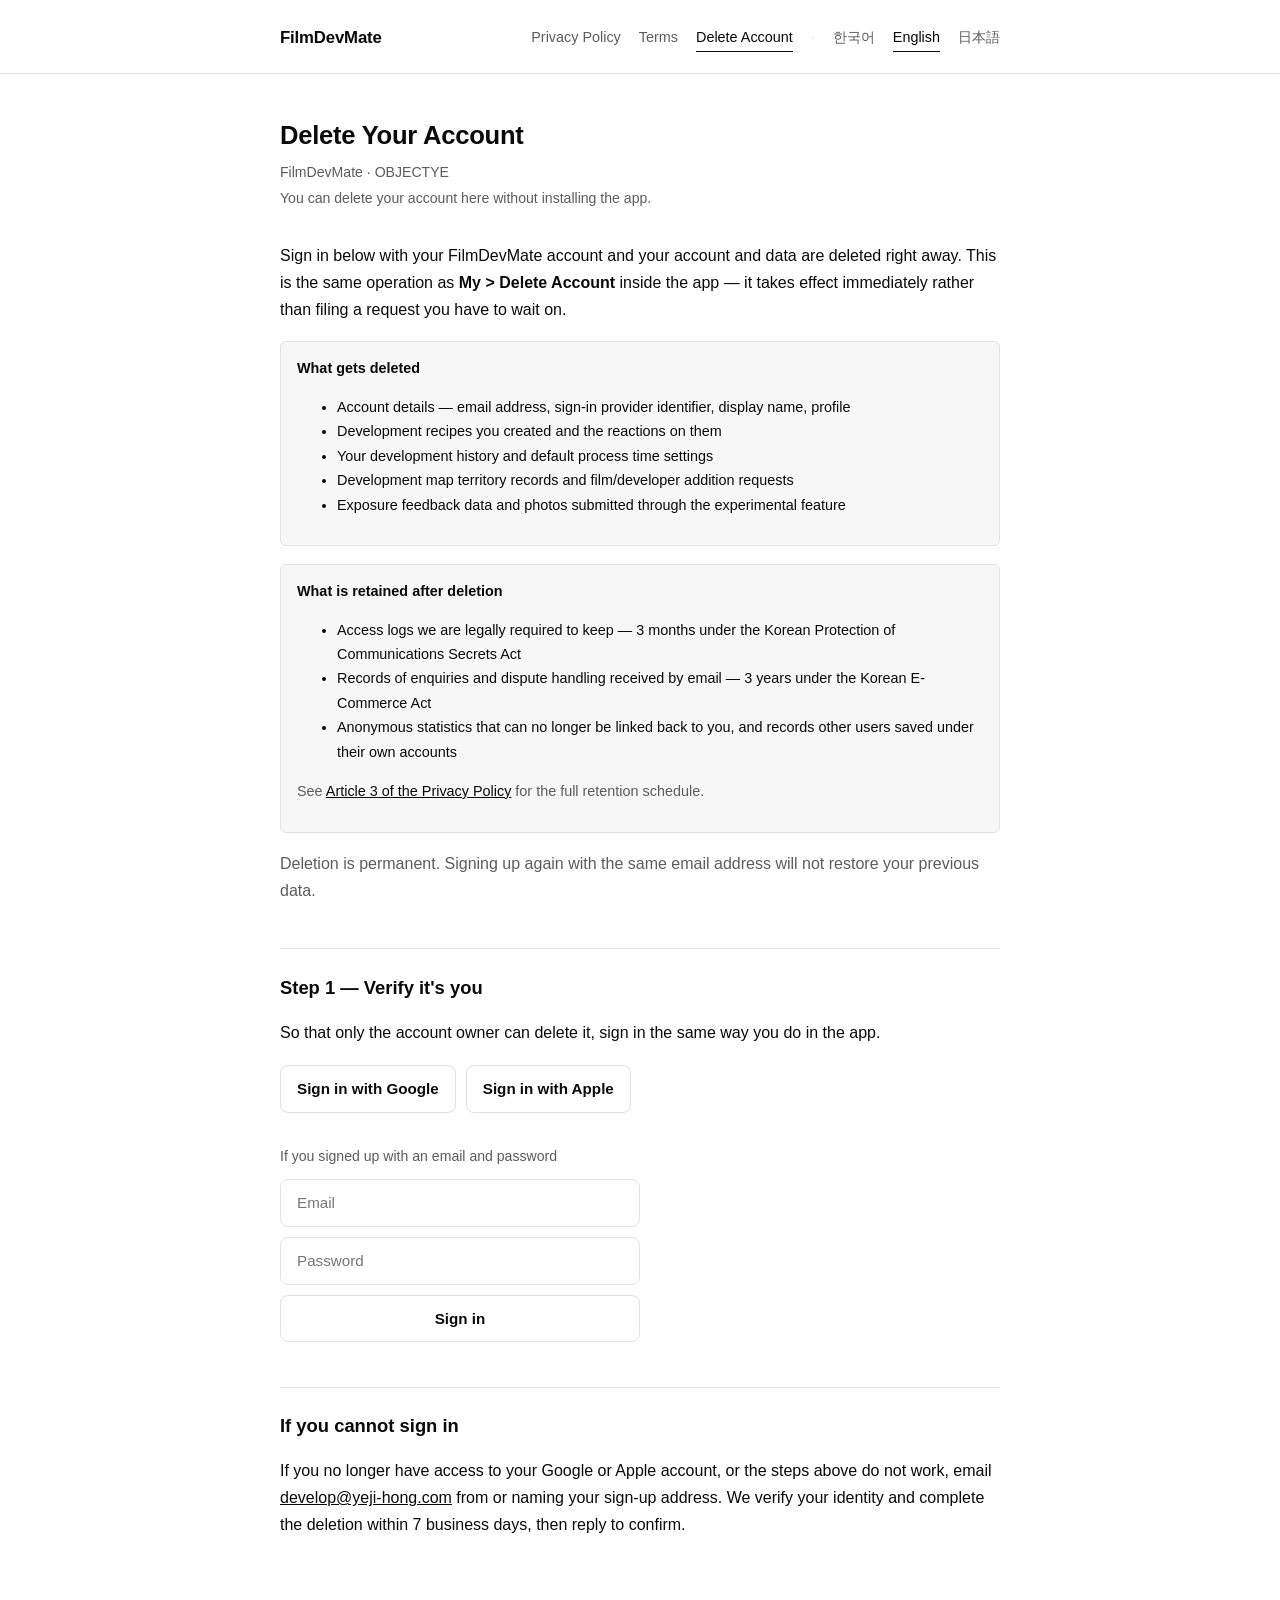
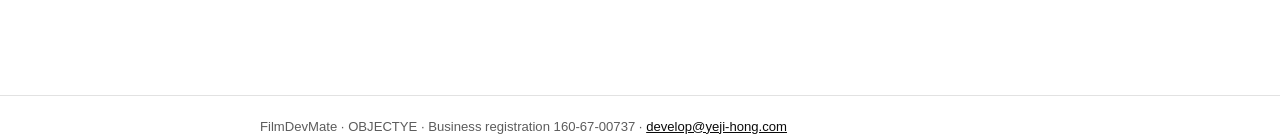
==== en/delete-account.html @ fcb5ef4f "Add self-serve account deletion page (ko/en/ja) Google Play's User Data policy requires a web-access" ====
<!doctype html>
<html lang="en">
<head>
<meta charset="utf-8">
<meta name="viewport" content="width=device-width, initial-scale=1">
<title>Delete Account — FilmDevMate</title>
<meta name="robots" content="noindex">
<link rel="stylesheet" href="../assets/style.css">
</head>
<body>
<header class="site">
  <div class="wrap">
    <a class="brand" href="../index.html">FilmDevMate</a>
    <nav class="switch">
      <a href="./privacy.html">Privacy Policy</a>
      <a href="./terms.html">Terms</a>
      <a href="./delete-account.html" class="active">Delete Account</a>
      <span class="sep">·</span>
      <a href="../ko/delete-account.html">한국어</a>
      <a href="../en/delete-account.html" class="active">English</a>
      <a href="../ja/delete-account.html">日本語</a>
    </nav>
  </div>
</header>

<main class="wrap">
<h1>Delete Your Account</h1>
<div class="meta">
  <div>FilmDevMate · OBJECTYE</div>
  <div>You can delete your account here without installing the app.</div>
</div>

<p>Sign in below with your FilmDevMate account and your account and data are deleted right away. This is the same operation as <strong>My &gt; Delete Account</strong> inside the app — it takes effect immediately rather than filing a request you have to wait on.</p>

<div class="callout">
<strong>What gets deleted</strong>
<ul>
  <li>Account details — email address, sign-in provider identifier, display name, profile</li>
  <li>Development recipes you created and the reactions on them</li>
  <li>Your development history and default process time settings</li>
  <li>Development map territory records and film/developer addition requests</li>
  <li>Exposure feedback data and photos submitted through the experimental feature</li>
</ul>
</div>

<div class="callout">
<strong>What is retained after deletion</strong>
<ul>
  <li>Access logs we are legally required to keep — 3 months under the Korean Protection of Communications Secrets Act</li>
  <li>Records of enquiries and dispute handling received by email — 3 years under the Korean E-Commerce Act</li>
  <li>Anonymous statistics that can no longer be linked back to you, and records other users saved under their own accounts</li>
</ul>
<p class="muted">See <a href="./privacy.html">Article 3 of the Privacy Policy</a> for the full retention schedule.</p>
</div>

<p class="muted">Deletion is permanent. Signing up again with the same email address will not restore your previous data.</p>

<div class="callout legal-note" id="da-error" hidden></div>

<section id="step-signin">
  <h2>Step 1 — Verify it's you</h2>
  <p>So that only the account owner can delete it, sign in the same way you do in the app.</p>
  <div class="authbuttons">
    <button type="button" id="da-google">Sign in with Google</button>
    <button type="button" id="da-apple">Sign in with Apple</button>
  </div>
  <form id="da-password-form" class="authform">
    <p class="muted">If you signed up with an email and password</p>
    <input type="email" id="da-email" placeholder="Email" autocomplete="email" required>
    <input type="password" id="da-password" placeholder="Password" autocomplete="current-password" required>
    <button type="submit">Sign in</button>
  </form>
</section>

<section id="step-confirm" hidden>
  <h2>Step 2 — Confirm deletion</h2>
  <p>You are signed in as:</p>
  <p><strong id="da-account"></strong></p>
  <label class="checkline">
    <input type="checkbox" id="da-confirm-check">
    I understand this account and its data will be permanently deleted and cannot be recovered.
  </label>
  <p>Type <strong>DELETE</strong> to confirm.</p>
  <input type="text" id="da-confirm-input" autocomplete="off" aria-label="Confirmation phrase">
  <div class="authbuttons">
    <button type="button" id="da-delete-button" class="danger" disabled>Permanently delete account</button>
    <button type="button" id="da-cancel-button">Cancel</button>
  </div>
</section>

<section id="step-done" hidden>
  <h2>Deletion complete</h2>
  <p>Your account and its data have been deleted. Thank you for using FilmDevMate.</p>
  <p class="muted">If the app is still installed, please uninstall it. Any sign-in details left on the device expire the next time it launches.</p>
</section>

<h2>If you cannot sign in</h2>
<p>If you no longer have access to your Google or Apple account, or the steps above do not work, email <a href="mailto:develop@yeji-hong.com?subject=FilmDevMate%20account%20deletion%20request">develop@yeji-hong.com</a> from or naming your sign-up address. We verify your identity and complete the deletion within 7 business days, then reply to confirm.</p>
</main>

<footer class="site"><div class="wrap">
FilmDevMate · OBJECTYE · Business registration 160-67-00737 · <a href="mailto:develop@yeji-hong.com">develop@yeji-hong.com</a>
</div></footer>

<script>
  window.DA_STRINGS = {
    confirmWord: "DELETE",
    errorSignIn: "Sign-in failed. Please check your email and password.",
    errorSession: "We could not verify your session. Please sign in again.",
    errorDelete: "Deletion failed. Please try again shortly, or contact develop@yeji-hong.com.",
  };
</script>
<script src="../assets/delete-account.js"></script>
</body>
</html>
---- assets/style.css ----
:root {
  --bg: #ffffff;
  --fg: #0a0a0a;
  --muted: #5c5c5c;
  --border: #e2e2e2;
  --accent: #0a0a0a;
  --table-stripe: #f7f7f7;
  --code-bg: #f2f2f2;
}

@media (prefers-color-scheme: dark) {
  :root {
    --bg: #0a0a0a;
    --fg: #ededed;
    --muted: #a3a3a3;
    --border: #262626;
    --accent: #ededed;
    --table-stripe: #151515;
    --code-bg: #171717;
  }
}

* { box-sizing: border-box; }

html { -webkit-text-size-adjust: 100%; }

body {
  margin: 0;
  background: var(--bg);
  color: var(--fg);
  font-family: -apple-system, BlinkMacSystemFont, "Segoe UI", "Noto Sans KR",
    "Noto Sans JP", "Malgun Gothic", "Hiragino Kaku Gothic ProN", Roboto,
    Helvetica, Arial, sans-serif;
  line-height: 1.7;
  font-size: 16px;
}

.wrap {
  max-width: 760px;
  margin: 0 auto;
  padding: 0 20px 80px;
}

header.site {
  border-bottom: 1px solid var(--border);
  margin-bottom: 40px;
}

header.site .wrap {
  padding-top: 24px;
  padding-bottom: 20px;
  display: flex;
  flex-wrap: wrap;
  align-items: center;
  justify-content: space-between;
  gap: 12px;
}

.brand {
  font-weight: 700;
  font-size: 1.05rem;
  text-decoration: none;
  color: var(--fg);
  letter-spacing: -0.01em;
}

nav.switch {
  display: flex;
  gap: 18px;
  flex-wrap: wrap;
  font-size: 0.9rem;
}

nav.switch a {
  color: var(--muted);
  text-decoration: none;
  border-bottom: 1px solid transparent;
  padding-bottom: 2px;
}

nav.switch a.active {
  color: var(--fg);
  border-bottom-color: var(--fg);
}

nav.switch a:hover { color: var(--fg); }

nav.switch .sep {
  color: var(--border);
}

h1 {
  font-size: 1.6rem;
  letter-spacing: -0.01em;
  margin-bottom: 4px;
}

h2 {
  font-size: 1.15rem;
  margin-top: 2.4em;
  padding-top: 1.2em;
  border-top: 1px solid var(--border);
}

h3 {
  font-size: 1rem;
  margin-top: 1.8em;
}

.meta {
  color: var(--muted);
  font-size: 0.88rem;
  margin-bottom: 2.2em;
}

.meta div { margin: 2px 0; }

p, li { color: var(--fg); }

.muted { color: var(--muted); }

a { color: var(--accent); }

table {
  width: 100%;
  border-collapse: collapse;
  margin: 1em 0;
  font-size: 0.92rem;
}

caption {
  text-align: left;
  font-size: 0.85rem;
  color: var(--muted);
  margin-bottom: 6px;
}

th, td {
  border: 1px solid var(--border);
  padding: 8px 10px;
  text-align: left;
  vertical-align: top;
}

th {
  background: var(--table-stripe);
  font-weight: 600;
  white-space: nowrap;
}

tbody tr:nth-child(even) { background: var(--table-stripe); }

.callout {
  border: 1px solid var(--border);
  background: var(--table-stripe);
  padding: 14px 16px;
  border-radius: 6px;
  font-size: 0.9rem;
  margin: 1.2em 0;
}

.callout.legal-note {
  font-size: 0.82rem;
  color: var(--muted);
}

pre {
  background: var(--code-bg);
  border: 1px solid var(--border);
  border-radius: 6px;
  padding: 14px 16px;
  overflow-x: auto;
  font-size: 0.85rem;
  white-space: pre-wrap;
}

footer.site {
  margin-top: 60px;
  padding-top: 20px;
  border-top: 1px solid var(--border);
  color: var(--muted);
  font-size: 0.82rem;
}

footer.site .wrap { padding: 0; max-width: 760px; }

.toc {
  font-size: 0.88rem;
  columns: 2;
  column-gap: 24px;
}

@media (max-width: 640px) {
  .toc { columns: 1; }
  h1 { font-size: 1.35rem; }
}

.toc a {
  display: block;
  color: var(--muted);
  text-decoration: none;
  padding: 2px 0;
}

.toc a:hover { color: var(--fg); }

/* Account deletion page */

.authbuttons {
  display: flex;
  flex-wrap: wrap;
  gap: 10px;
  margin: 1.2em 0;
}

.authform {
  display: flex;
  flex-direction: column;
  gap: 10px;
  max-width: 360px;
  margin-top: 2em;
}

.authform p { margin: 0; font-size: 0.88rem; }

button,
input[type="email"],
input[type="password"],
input[type="text"] {
  font: inherit;
  font-size: 0.95rem;
  padding: 10px 16px;
  border: 1px solid var(--border);
  border-radius: 8px;
  background: var(--bg);
  color: var(--fg);
}

input[type="text"] { max-width: 360px; width: 100%; display: block; }

button {
  cursor: pointer;
  font-weight: 600;
}

button:hover:not(:disabled) { border-color: var(--fg); }

button:disabled,
input:disabled {
  opacity: 0.45;
  cursor: not-allowed;
}

button.danger {
  border-color: #c0392b;
  color: #c0392b;
}

button.danger:hover:not(:disabled) {
  background: #c0392b;
  border-color: #c0392b;
  color: #ffffff;
}

.checkline {
  display: flex;
  align-items: flex-start;
  gap: 10px;
  margin: 1.2em 0;
  font-size: 0.95rem;
}

.checkline input { margin-top: 5px; }

.home {
  min-height: 100vh;
  display: flex;
  align-items: center;
  justify-content: center;
  text-align: center;
}

.home .card {
  max-width: 420px;
  padding: 40px;
}

.home h1 { font-size: 1.4rem; }

.langgrid {
  display: grid;
  grid-template-columns: 1fr 1fr;
  gap: 12px;
  margin-top: 28px;
}

.langgrid a {
  display: block;
  border: 1px solid var(--border);
  border-radius: 8px;
  padding: 16px;
  text-decoration: none;
  color: var(--fg);
}

.langgrid a:hover { border-color: var(--fg); }

.langgrid small {
  display: block;
  color: var(--muted);
  font-weight: 400;
  margin-top: 4px;
}
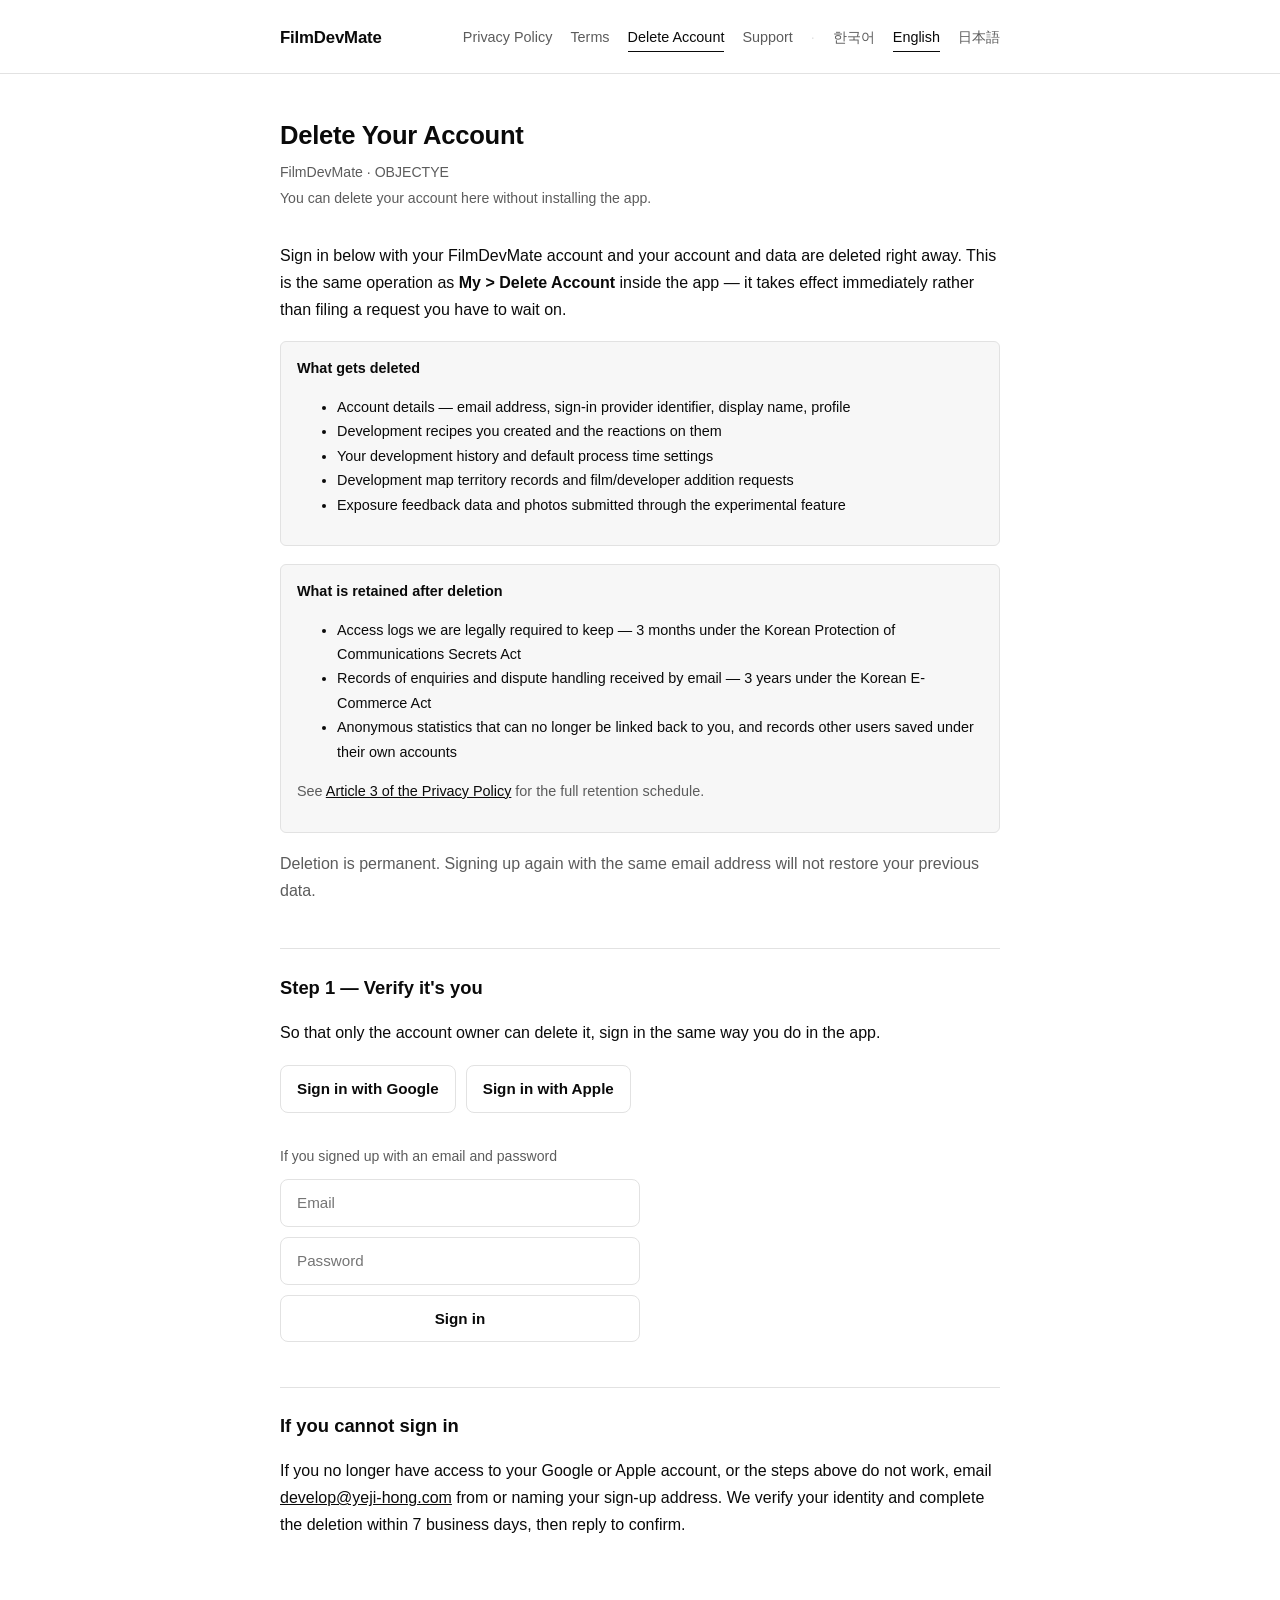
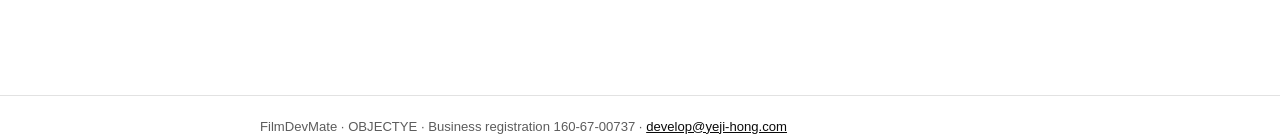
==== commit 6da8888d: "Add support page (ko/en/ja) App Store Connect requires a Support URL for the app's product page. Reu" ====
--- a/en/delete-account.html
+++ b/en/delete-account.html
@@ -15,6 +15,7 @@
       <a href="./privacy.html">Privacy Policy</a>
       <a href="./terms.html">Terms</a>
       <a href="./delete-account.html" class="active">Delete Account</a>
+      <a href="./support.html">Support</a>
       <span class="sep">·</span>
       <a href="../ko/delete-account.html">한국어</a>
       <a href="../en/delete-account.html" class="active">English</a>
